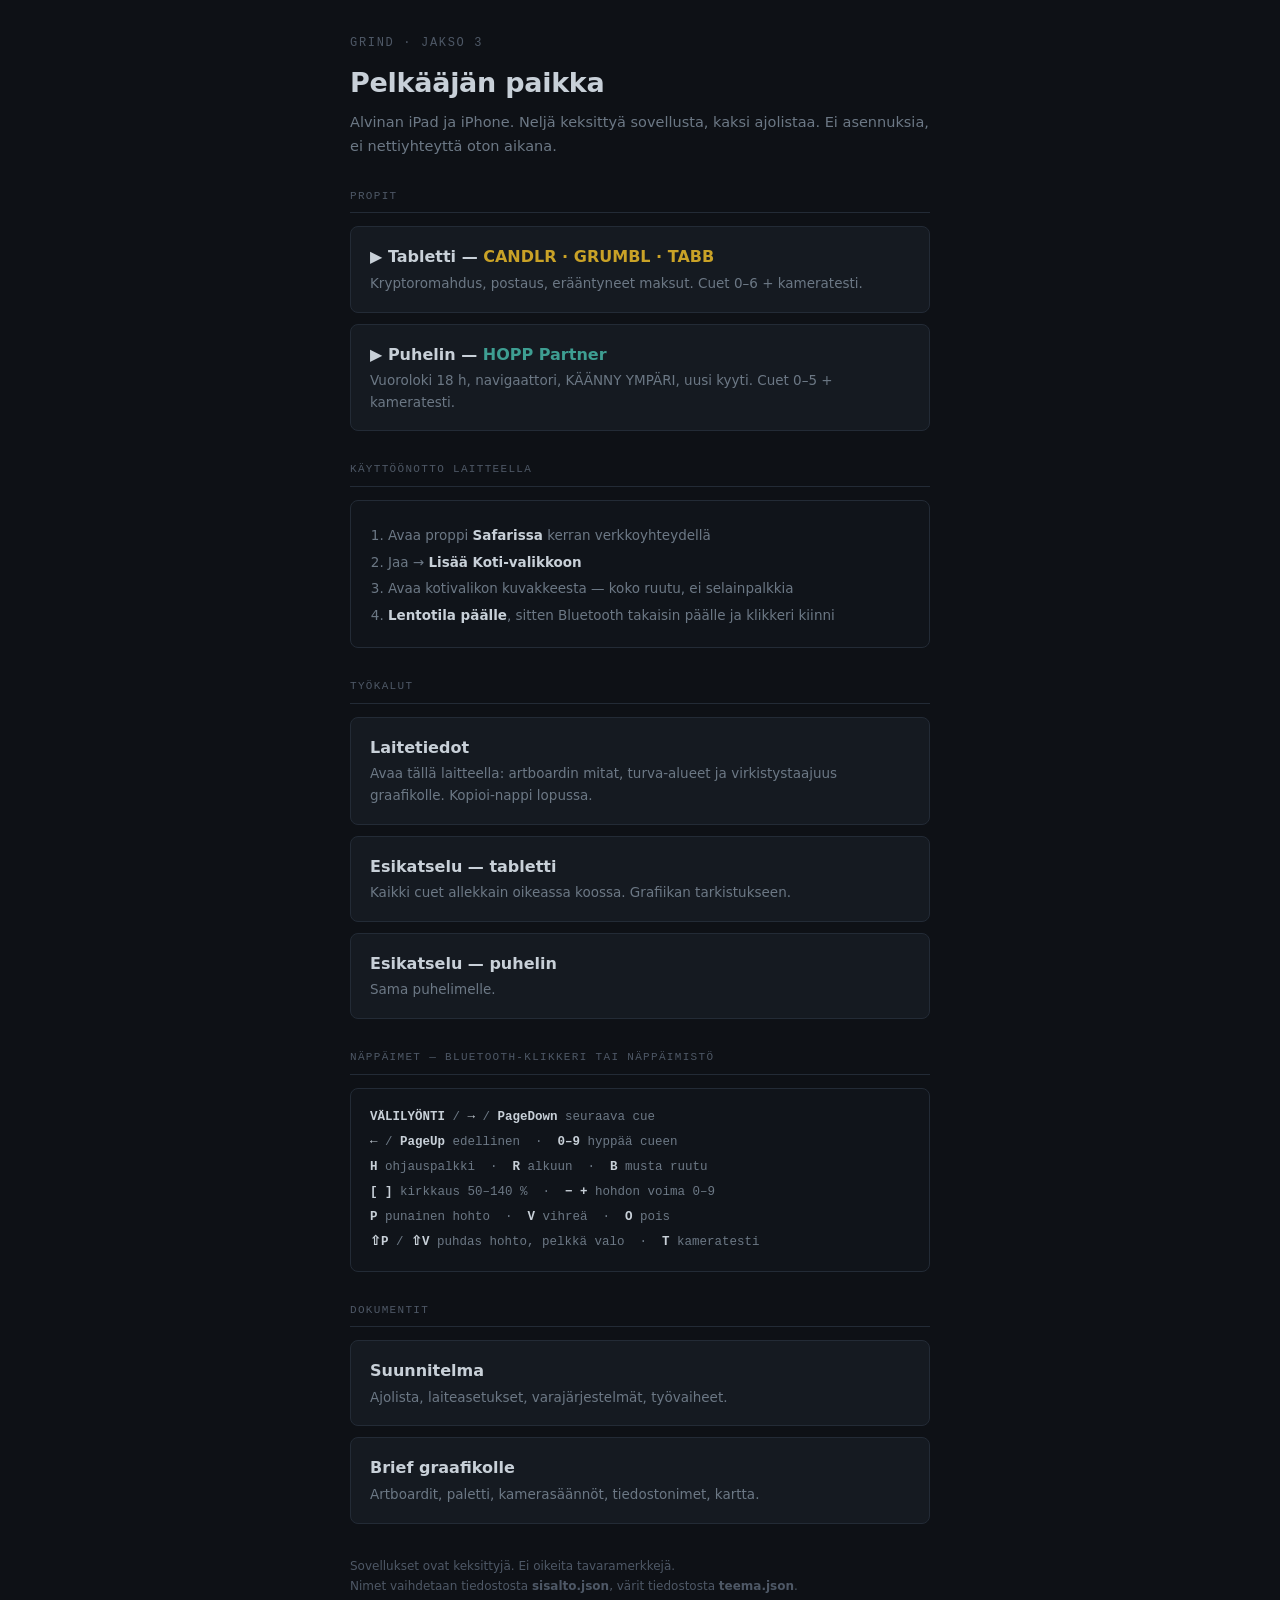
==== index.html @ 688aef8b "GRIND jakso 3: propin runko iPadille ja iPhonelle Cue-moottori, hohtokerros, offline-asennus ja lait" ====
<!DOCTYPE html>
<html lang="fi">
<head>
<meta charset="utf-8">
<meta name="viewport" content="width=device-width,initial-scale=1,viewport-fit=cover">
<meta name="robots" content="noindex,nofollow">
<meta name="theme-color" content="#0E1116">
<title>GRIND jakso 3 — Pelkääjän paikka</title>
<style>
  *{box-sizing:border-box;margin:0;padding:0}
  body{background:#0E1116;color:#C8D0D8;min-height:100vh;
       font-family:"IBM Plex Sans",-apple-system,system-ui,sans-serif;
       display:grid;place-items:start center;line-height:1.6;
       padding:calc(env(safe-area-inset-top) + 34px) 22px calc(env(safe-area-inset-bottom) + 60px)}
  main{max-width:580px;width:100%}
  .yla{font-family:"IBM Plex Mono",ui-monospace,monospace;font-size:12px;
       letter-spacing:.14em;color:#4E5866;text-transform:uppercase;margin-bottom:8px}
  h1{font-size:27px;font-weight:600;letter-spacing:-.01em;margin-bottom:7px}
  .sub{color:#6C7885;font-size:14.5px;margin-bottom:30px}
  h2{font-family:"IBM Plex Mono",ui-monospace,monospace;font-size:11px;font-weight:400;
     letter-spacing:.12em;text-transform:uppercase;color:#4E5866;
     border-bottom:1px solid #232B36;padding-bottom:7px;margin:30px 0 13px}
  a.kortti{display:block;text-decoration:none;color:inherit;background:#151A21;
           border:1px solid #232B36;border-radius:8px;padding:17px 19px;margin-bottom:11px}
  a.kortti:hover{border-color:#3D4757;background:#1A2029}
  a.kortti b{display:block;font-size:16px;margin-bottom:3px}
  a.kortti span{color:#6C7885;font-size:13.5px;display:block}
  a.kortti em{font-style:normal;color:#C9A227}
  a.kortti.hopp em{color:#3E9E92}
  .ohje{background:#10141A;border:1px solid #232B36;border-radius:8px;
        padding:16px 19px;font-size:13.5px;color:#6C7885;margin-bottom:11px}
  .ohje b{color:#C8D0D8;font-weight:600}
  .ohje ol{margin:8px 0 0 18px}
  .ohje li{margin-bottom:5px}
  .nappaimet{background:#10141A;border:1px solid #232B36;border-radius:8px;padding:16px 19px;
             font-family:"IBM Plex Mono",ui-monospace,monospace;font-size:12.5px;
             color:#6C7885;line-height:2}
  .nappaimet b{color:#C8D0D8;font-weight:600}
  footer{margin-top:32px;color:#4E5866;font-size:12px;line-height:1.7}
</style>
</head>
<body>
<main>
  <div class="yla">GRIND · jakso 3</div>
  <h1>Pelkääjän paikka</h1>
  <div class="sub">Alvinan iPad ja iPhone. Neljä keksittyä sovellusta, kaksi ajolistaa.
    Ei asennuksia, ei nettiyhteyttä oton aikana.</div>

  <h2>Propit</h2>

  <a class="kortti" href="proppi_tabletti.html">
    <b>▶ Tabletti — <em>CANDLR · GRUMBL · TABB</em></b>
    <span>Kryptoromahdus, postaus, erääntyneet maksut. Cuet 0–6 + kameratesti.</span>
  </a>

  <a class="kortti hopp" href="proppi_puhelin.html">
    <b>▶ Puhelin — <em>HOPP Partner</em></b>
    <span>Vuoroloki 18 h, navigaattori, KÄÄNNY YMPÄRI, uusi kyyti. Cuet 0–5 + kameratesti.</span>
  </a>

  <h2>Käyttöönotto laitteella</h2>
  <div class="ohje">
    <ol>
      <li>Avaa proppi <b>Safarissa</b> kerran verkkoyhteydellä</li>
      <li>Jaa → <b>Lisää Koti-valikkoon</b></li>
      <li>Avaa kotivalikon kuvakkeesta — koko ruutu, ei selainpalkkia</li>
      <li><b>Lentotila päälle</b>, sitten Bluetooth takaisin päälle ja klikkeri kiinni</li>
    </ol>
  </div>

  <h2>Työkalut</h2>

  <a class="kortti" href="laitetiedot.html">
    <b>Laitetiedot</b>
    <span>Avaa tällä laitteella: artboardin mitat, turva-alueet ja virkistystaajuus
      graafikolle. Kopioi-nappi lopussa.</span>
  </a>

  <a class="kortti" href="proppi_tabletti.html?esikatselu">
    <b>Esikatselu — tabletti</b>
    <span>Kaikki cuet allekkain oikeassa koossa. Grafiikan tarkistukseen.</span>
  </a>

  <a class="kortti" href="proppi_puhelin.html?esikatselu">
    <b>Esikatselu — puhelin</b>
    <span>Sama puhelimelle.</span>
  </a>

  <h2>Näppäimet — Bluetooth-klikkeri tai näppäimistö</h2>
  <div class="nappaimet">
    <b>VÄLILYÖNTI</b> / <b>→</b> / <b>PageDown</b> seuraava cue<br>
    <b>←</b> / <b>PageUp</b> edellinen &nbsp;·&nbsp; <b>0–9</b> hyppää cueen<br>
    <b>H</b> ohjauspalkki &nbsp;·&nbsp; <b>R</b> alkuun &nbsp;·&nbsp; <b>B</b> musta ruutu<br>
    <b>[ ]</b> kirkkaus 50–140 % &nbsp;·&nbsp; <b>− +</b> hohdon voima 0–9<br>
    <b>P</b> punainen hohto &nbsp;·&nbsp; <b>V</b> vihreä &nbsp;·&nbsp; <b>O</b> pois<br>
    <b>⇧P</b> / <b>⇧V</b> puhdas hohto, pelkkä valo &nbsp;·&nbsp; <b>T</b> kameratesti
  </div>

  <h2>Dokumentit</h2>

  <a class="kortti" href="SUUNNITELMA.md">
    <b>Suunnitelma</b>
    <span>Ajolista, laiteasetukset, varajärjestelmät, työvaiheet.</span>
  </a>

  <a class="kortti" href="BRIEF_GRAAFIKKO.md">
    <b>Brief graafikolle</b>
    <span>Artboardit, paletti, kamerasäännöt, tiedostonimet, kartta.</span>
  </a>

  <footer>
    Sovellukset ovat keksittyjä. Ei oikeita tavaramerkkejä.<br>
    Nimet vaihdetaan tiedostosta <b>sisalto.json</b>, värit tiedostosta <b>teema.json</b>.
  </footer>
</main>
</body>
</html>
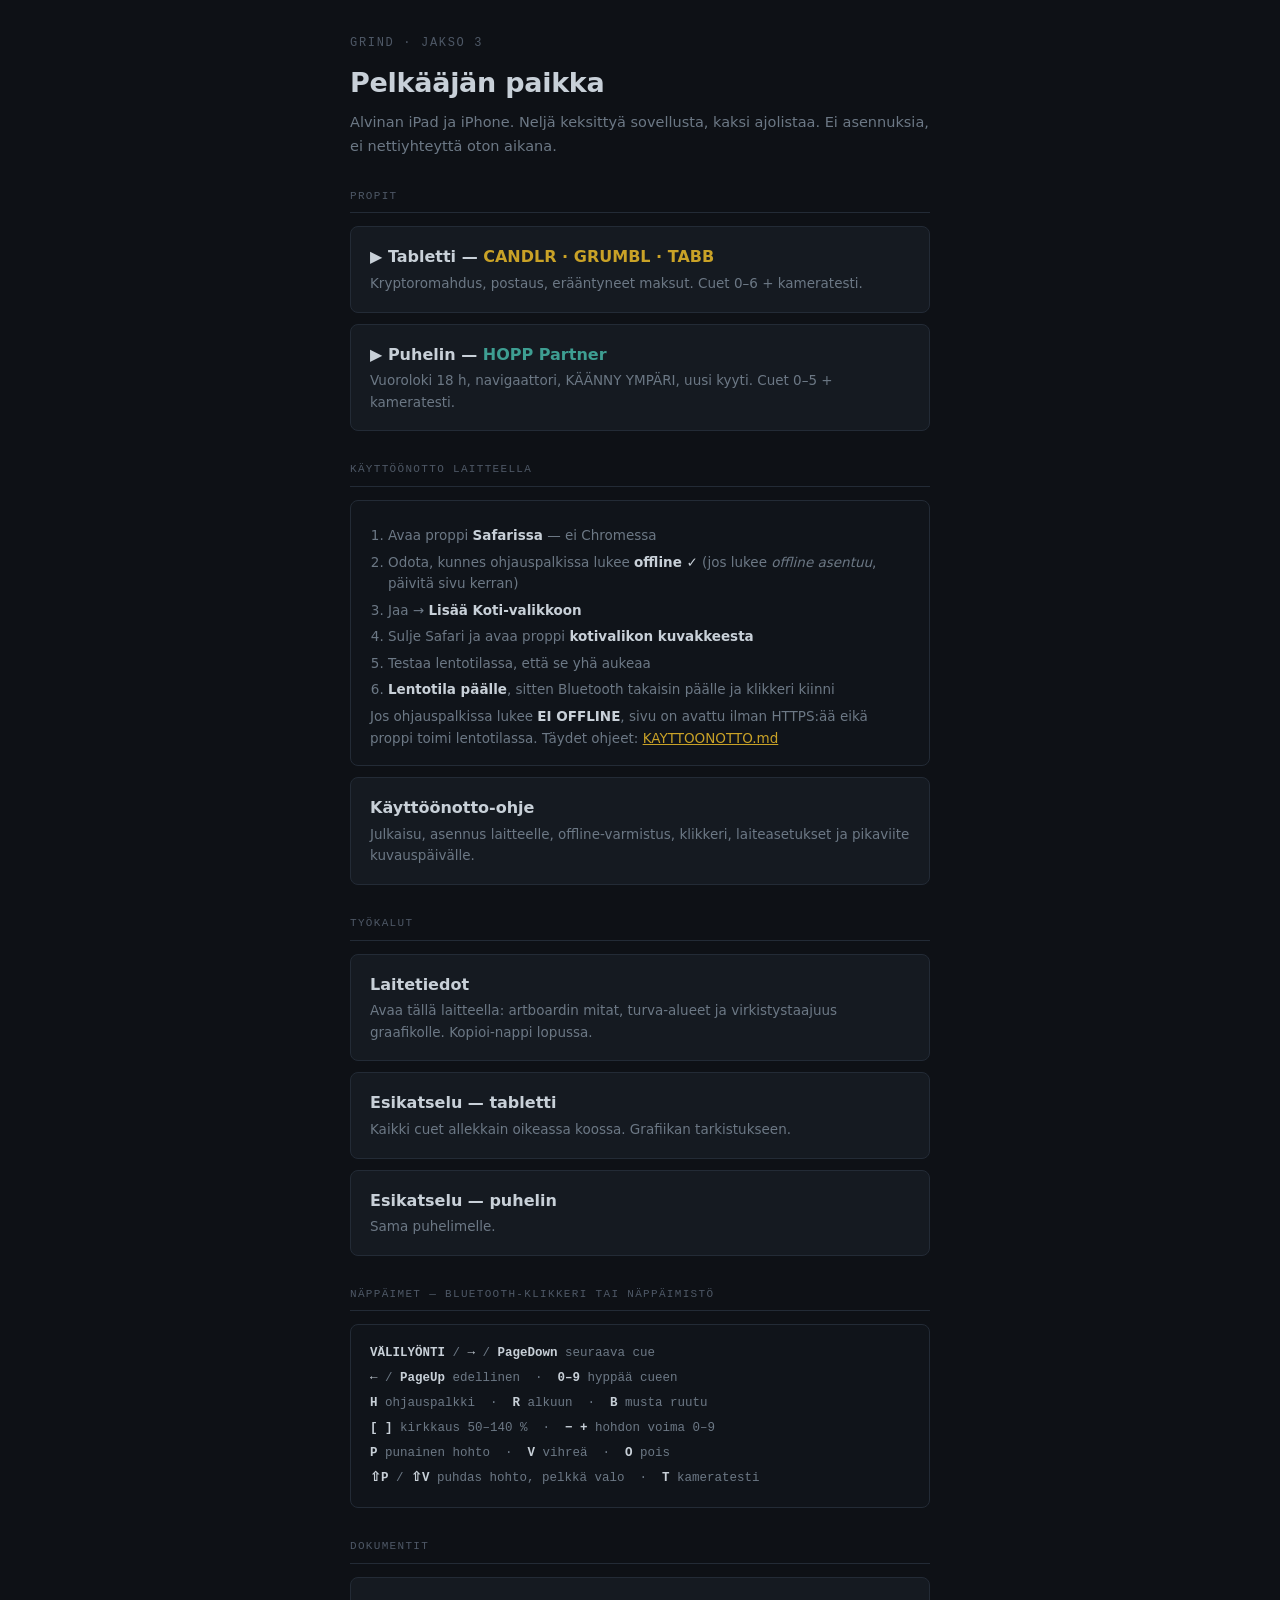
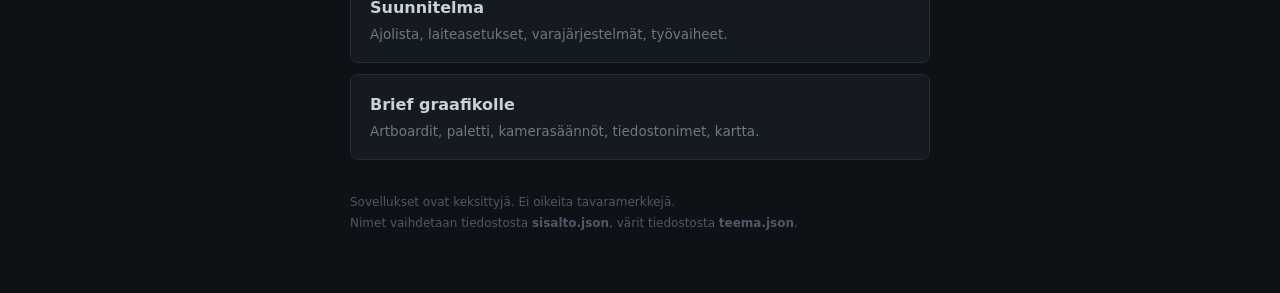
==== commit 169a1b1d: "Näkyvä offline-tila ja käyttöönotto-ohje Offline-tuki vaatii HTTPS:n tai localhostin. Läppärin http:" ====
--- a/index.html
+++ b/index.html
@@ -61,12 +61,24 @@
   <h2>Käyttöönotto laitteella</h2>
   <div class="ohje">
     <ol>
-      <li>Avaa proppi <b>Safarissa</b> kerran verkkoyhteydellä</li>
+      <li>Avaa proppi <b>Safarissa</b> — ei Chromessa</li>
+      <li>Odota, kunnes ohjauspalkissa lukee <b>offline ✓</b>
+        (jos lukee <i>offline asentuu</i>, päivitä sivu kerran)</li>
       <li>Jaa → <b>Lisää Koti-valikkoon</b></li>
-      <li>Avaa kotivalikon kuvakkeesta — koko ruutu, ei selainpalkkia</li>
+      <li>Sulje Safari ja avaa proppi <b>kotivalikon kuvakkeesta</b></li>
+      <li>Testaa lentotilassa, että se yhä aukeaa</li>
       <li><b>Lentotila päälle</b>, sitten Bluetooth takaisin päälle ja klikkeri kiinni</li>
     </ol>
+    Jos ohjauspalkissa lukee <b>EI OFFLINE</b>, sivu on avattu ilman HTTPS:ää eikä
+    proppi toimi lentotilassa. Täydet ohjeet: <a href="KAYTTOONOTTO.md"
+    style="color:#C9A227">KAYTTOONOTTO.md</a>
   </div>
+
+  <a class="kortti" href="KAYTTOONOTTO.md">
+    <b>Käyttöönotto-ohje</b>
+    <span>Julkaisu, asennus laitteelle, offline-varmistus, klikkeri, laiteasetukset
+      ja pikaviite kuvauspäivälle.</span>
+  </a>
 
   <h2>Työkalut</h2>
 
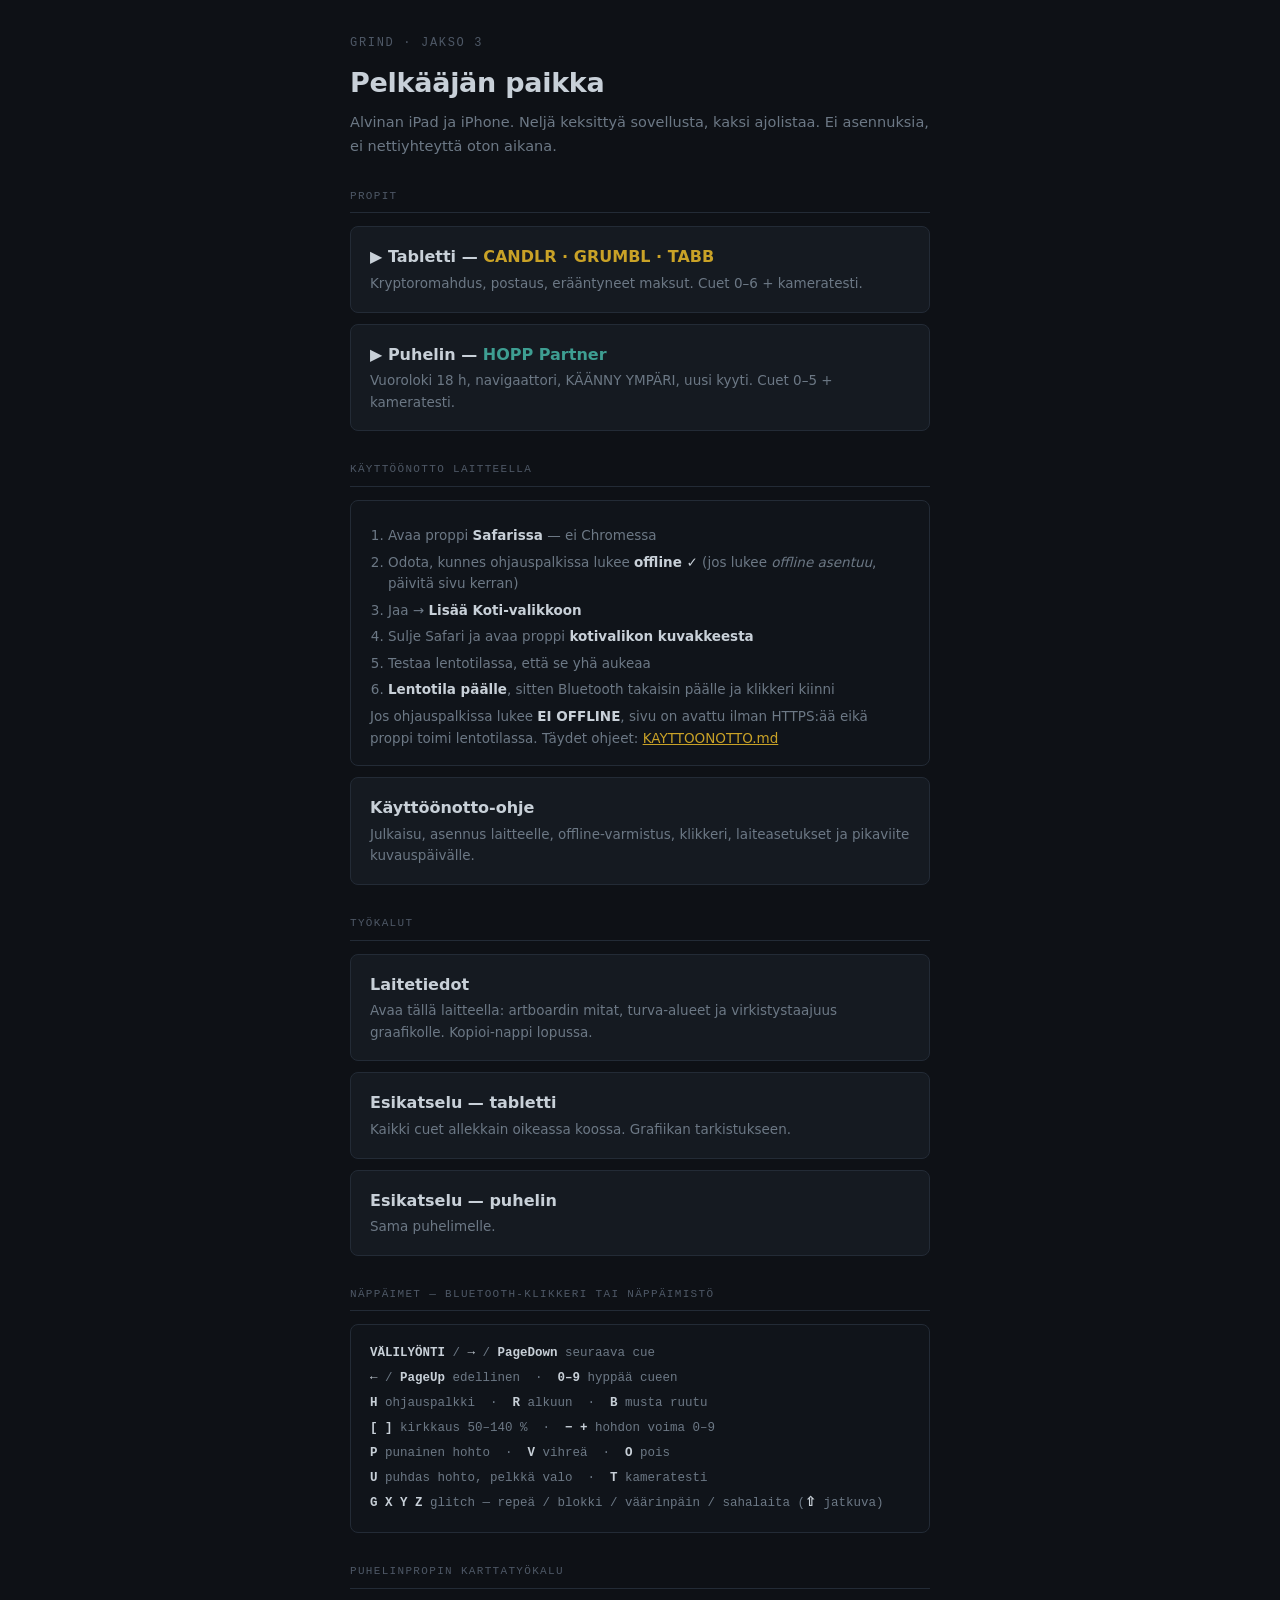
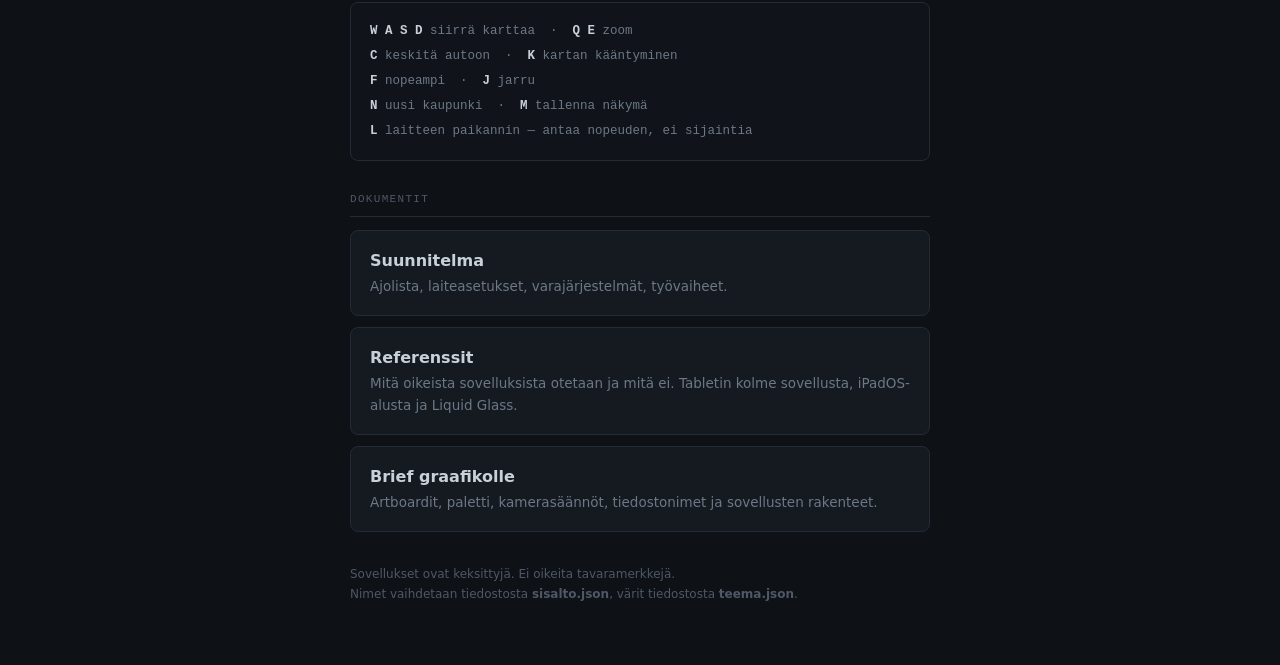
==== commit ff852321: "Referenssit tabletin sovelluksille oikeista ohjelmista Katsottu kryptopörssin julkinen kurssisivu 82" ====
--- a/index.html
+++ b/index.html
@@ -105,7 +105,17 @@
     <b>H</b> ohjauspalkki &nbsp;·&nbsp; <b>R</b> alkuun &nbsp;·&nbsp; <b>B</b> musta ruutu<br>
     <b>[ ]</b> kirkkaus 50–140 % &nbsp;·&nbsp; <b>− +</b> hohdon voima 0–9<br>
     <b>P</b> punainen hohto &nbsp;·&nbsp; <b>V</b> vihreä &nbsp;·&nbsp; <b>O</b> pois<br>
-    <b>⇧P</b> / <b>⇧V</b> puhdas hohto, pelkkä valo &nbsp;·&nbsp; <b>T</b> kameratesti
+    <b>U</b> puhdas hohto, pelkkä valo &nbsp;·&nbsp; <b>T</b> kameratesti<br>
+    <b>G X Y Z</b> glitch — repeä / blokki / väärinpäin / sahalaita (<b>⇧</b> jatkuva)
+  </div>
+
+  <h2>Puhelinpropin karttatyökalu</h2>
+  <div class="nappaimet">
+    <b>W A S D</b> siirrä karttaa &nbsp;·&nbsp; <b>Q E</b> zoom<br>
+    <b>C</b> keskitä autoon &nbsp;·&nbsp; <b>K</b> kartan kääntyminen<br>
+    <b>F</b> nopeampi &nbsp;·&nbsp; <b>J</b> jarru<br>
+    <b>N</b> uusi kaupunki &nbsp;·&nbsp; <b>M</b> tallenna näkymä<br>
+    <b>L</b> laitteen paikannin — antaa nopeuden, ei sijaintia
   </div>
 
   <h2>Dokumentit</h2>
@@ -115,9 +125,15 @@
     <span>Ajolista, laiteasetukset, varajärjestelmät, työvaiheet.</span>
   </a>
 
+  <a class="kortti" href="REFERENSSIT.md">
+    <b>Referenssit</b>
+    <span>Mitä oikeista sovelluksista otetaan ja mitä ei. Tabletin kolme sovellusta,
+      iPadOS-alusta ja Liquid Glass.</span>
+  </a>
+
   <a class="kortti" href="BRIEF_GRAAFIKKO.md">
     <b>Brief graafikolle</b>
-    <span>Artboardit, paletti, kamerasäännöt, tiedostonimet, kartta.</span>
+    <span>Artboardit, paletti, kamerasäännöt, tiedostonimet ja sovellusten rakenteet.</span>
   </a>
 
   <footer>
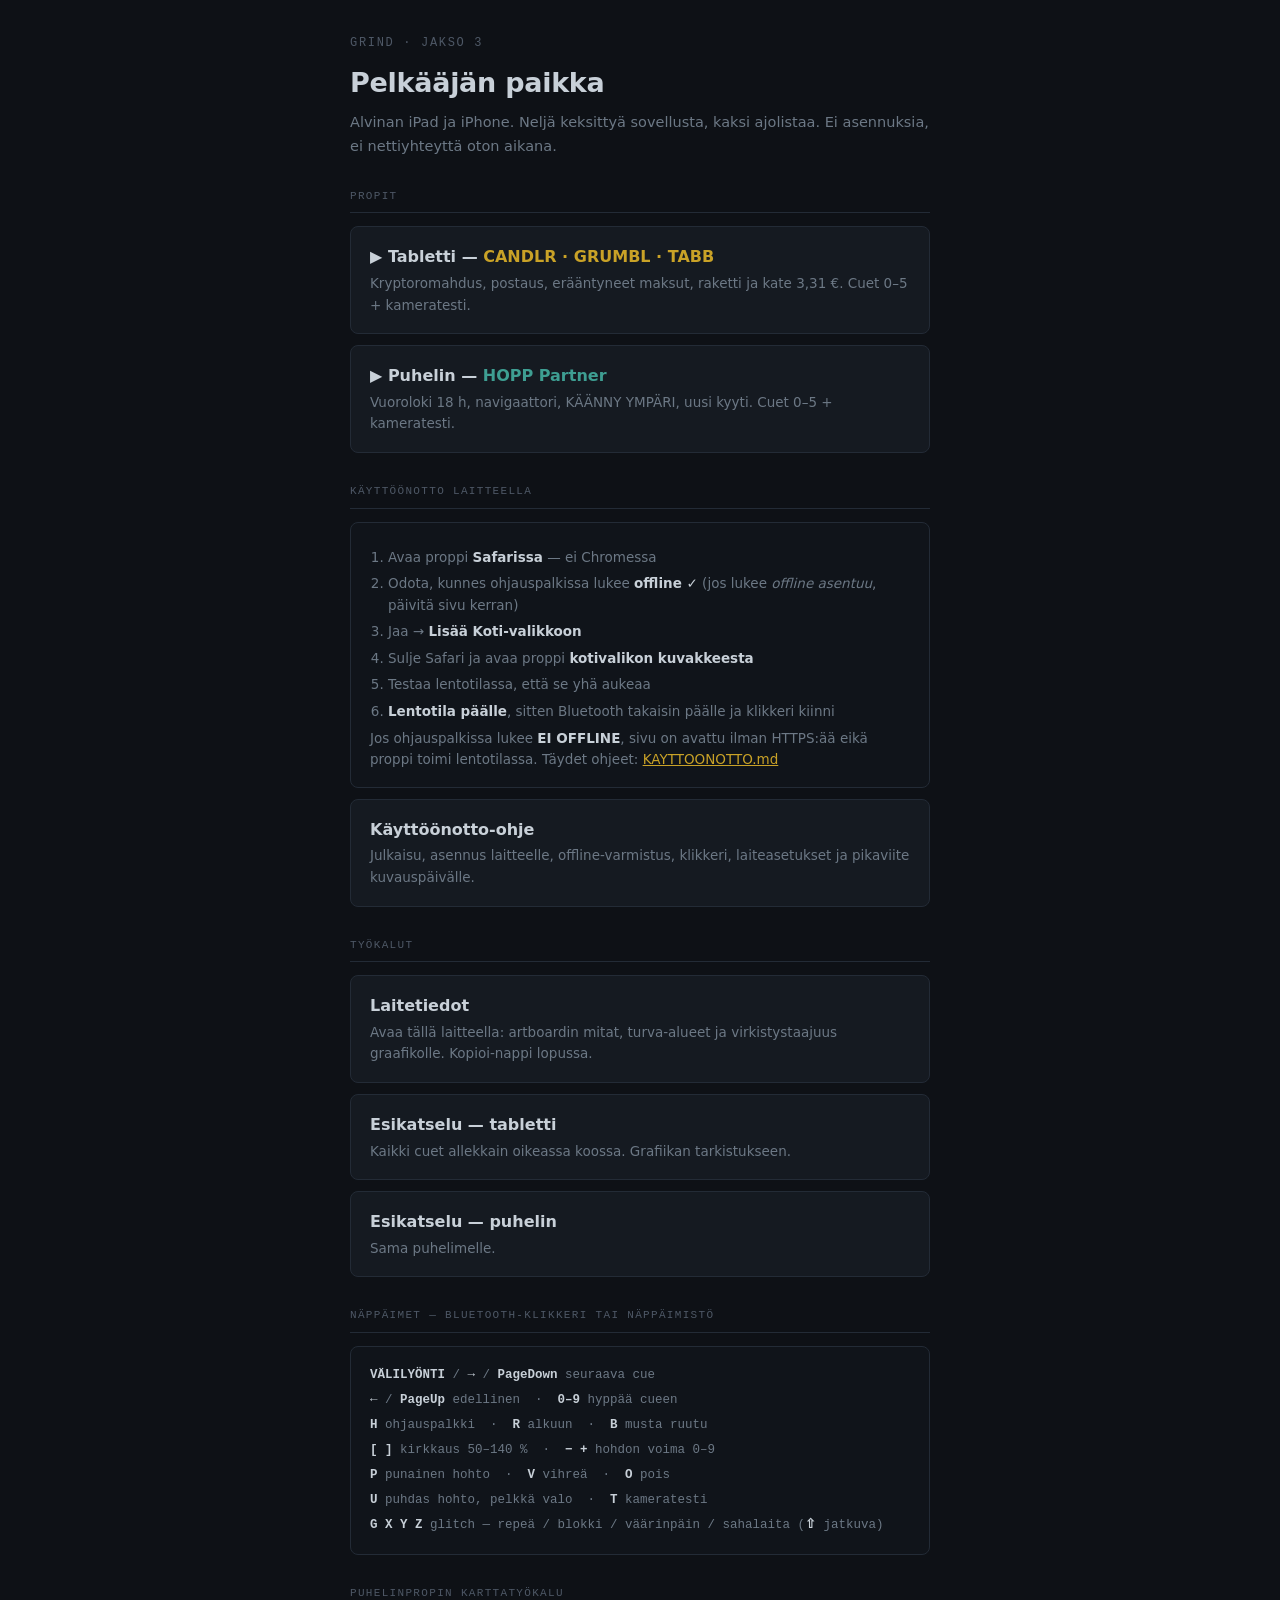
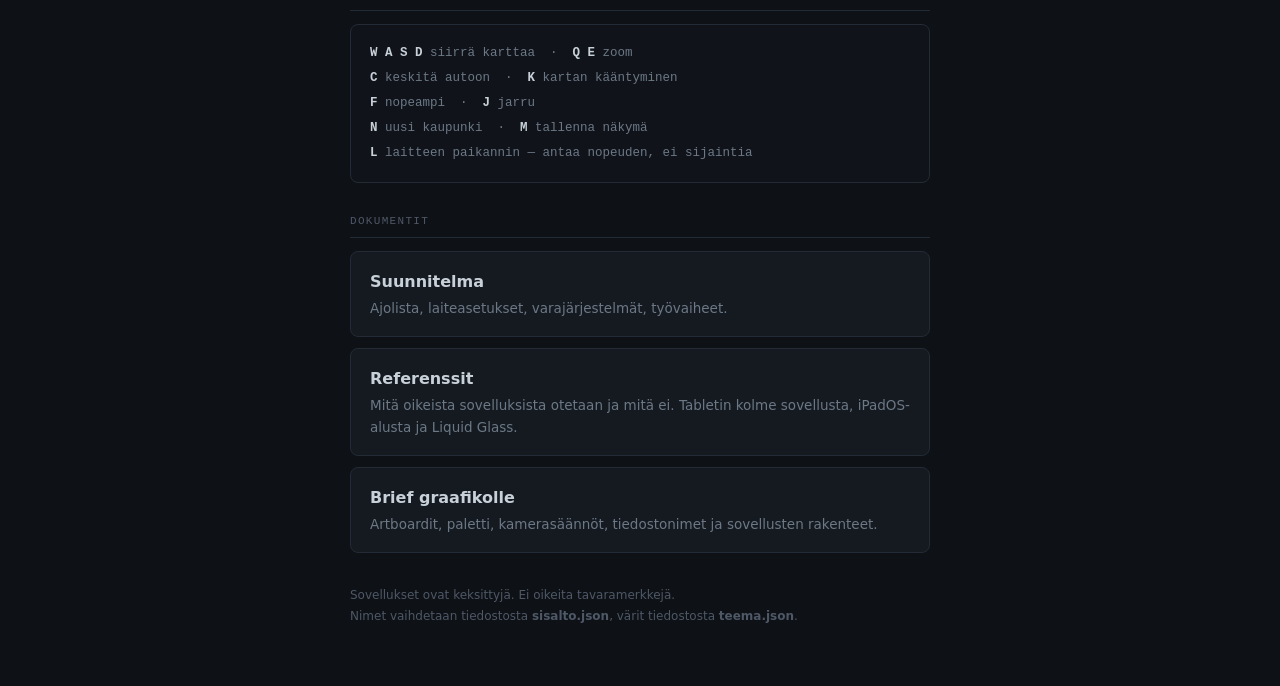
==== commit 56a6f81c: "Tabletilta lepotila pois, ilmoitukset vaimennettu otossa LEPOTILA poistettu tabletin ajolistasta ja " ====
--- a/index.html
+++ b/index.html
@@ -50,7 +50,7 @@
 
   <a class="kortti" href="proppi_tabletti.html">
     <b>▶ Tabletti — <em>CANDLR · GRUMBL · TABB</em></b>
-    <span>Kryptoromahdus, postaus, erääntyneet maksut. Cuet 0–6 + kameratesti.</span>
+    <span>Kryptoromahdus, postaus, erääntyneet maksut, raketti ja kate 3,31 €. Cuet 0–5 + kameratesti.</span>
   </a>
 
   <a class="kortti hopp" href="proppi_puhelin.html">
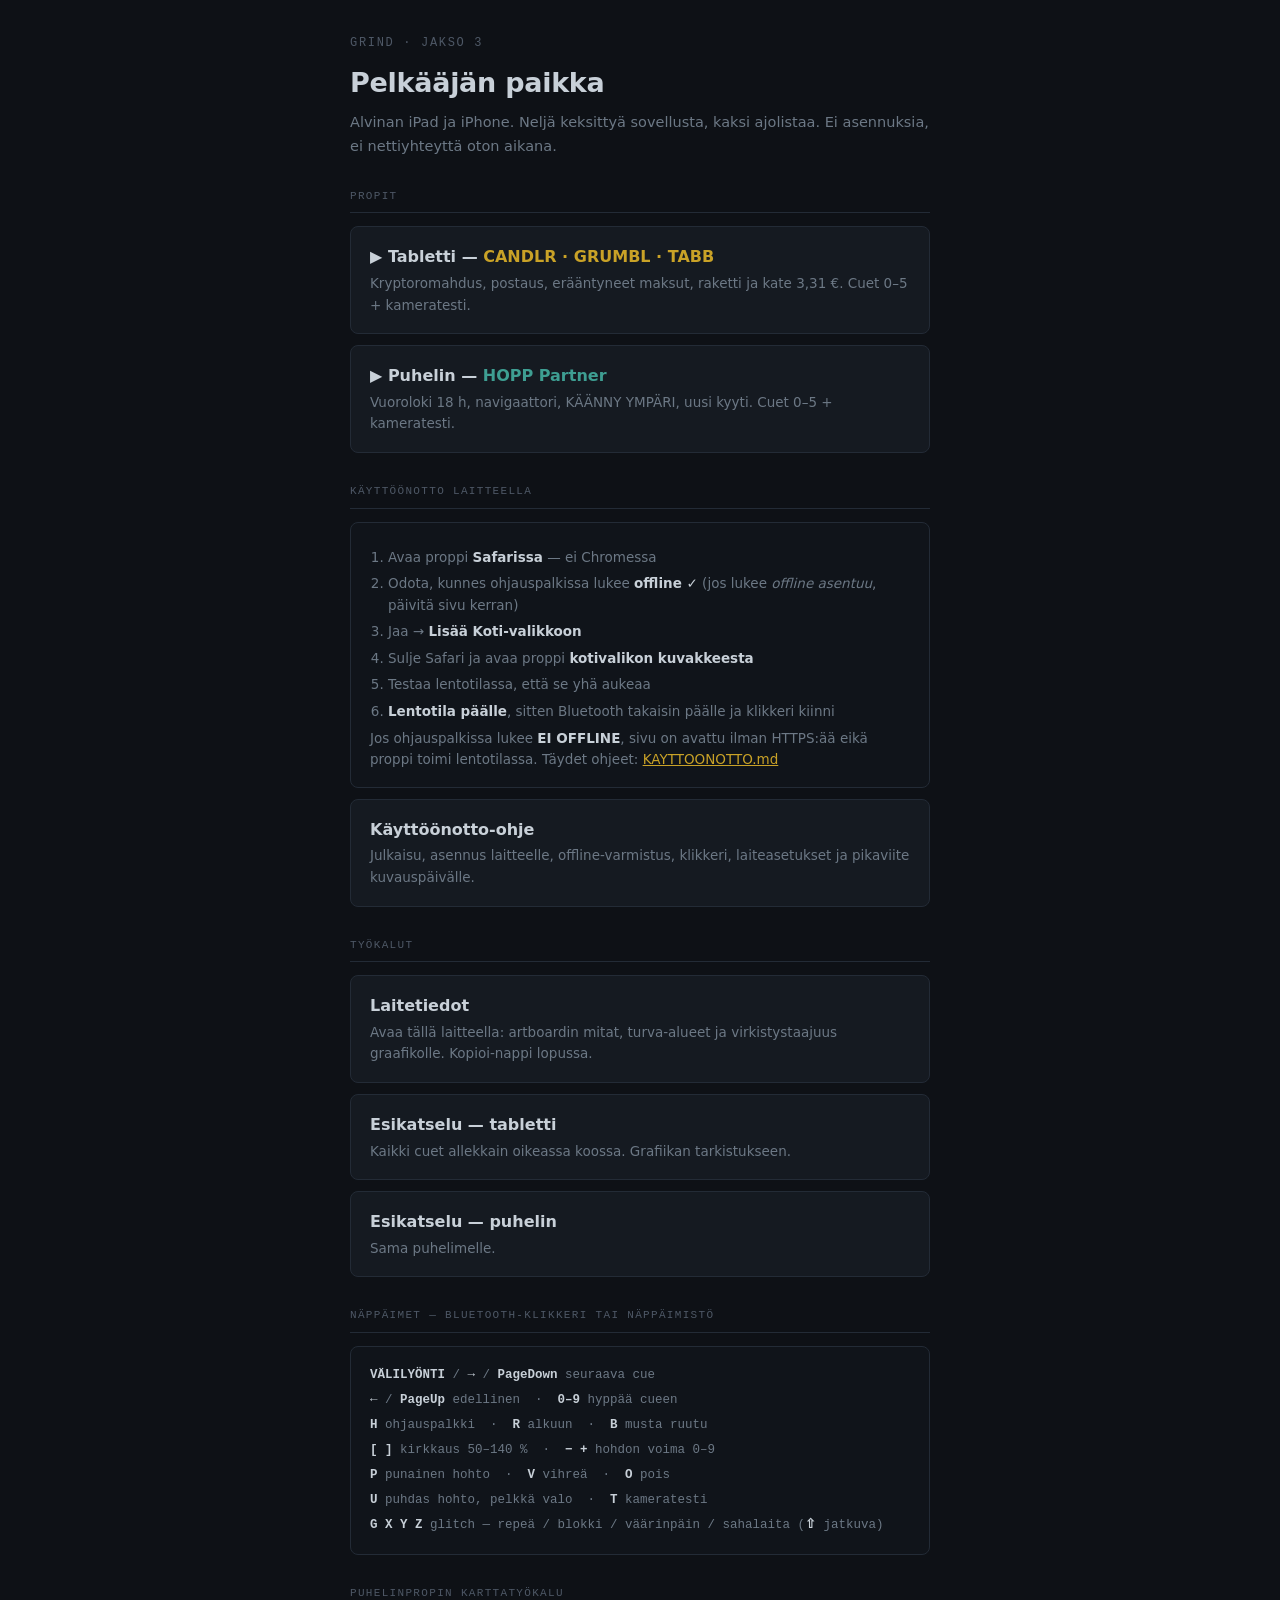
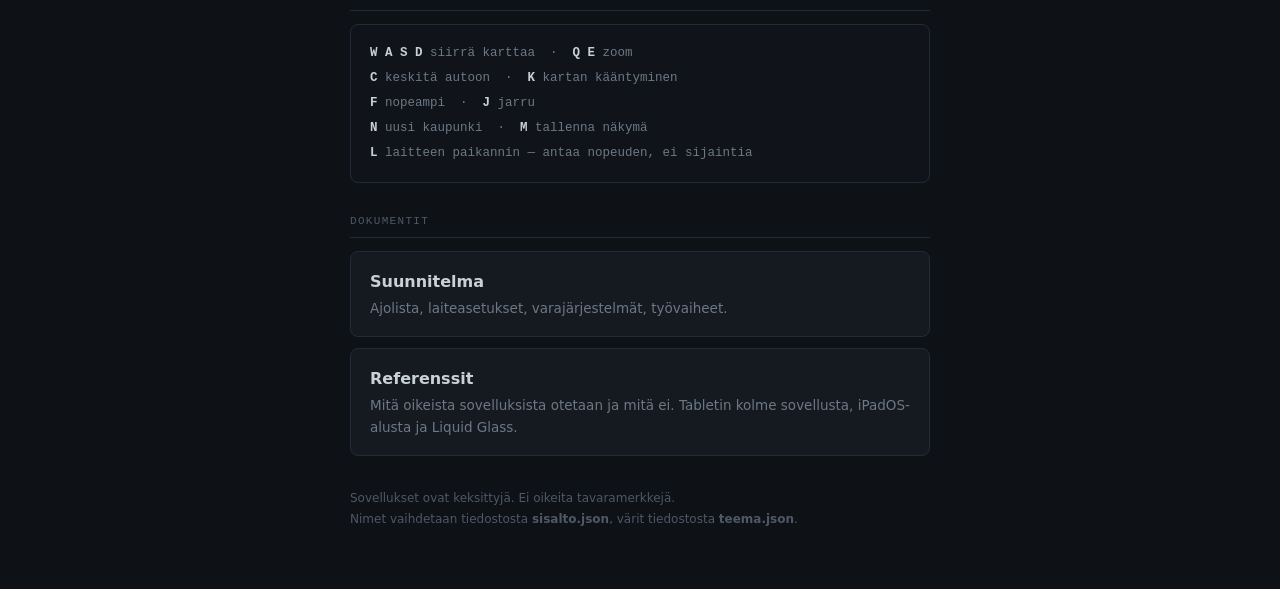
==== commit 45d2f2b6: "Poista graafikon brief, korjaa service workerin virhekäsittely BRIEF_GRAAFIKKO.md poistettu ja kaikk" ====
--- a/index.html
+++ b/index.html
@@ -131,11 +131,6 @@
       iPadOS-alusta ja Liquid Glass.</span>
   </a>
 
-  <a class="kortti" href="BRIEF_GRAAFIKKO.md">
-    <b>Brief graafikolle</b>
-    <span>Artboardit, paletti, kamerasäännöt, tiedostonimet ja sovellusten rakenteet.</span>
-  </a>
-
   <footer>
     Sovellukset ovat keksittyjä. Ei oikeita tavaramerkkejä.<br>
     Nimet vaihdetaan tiedostosta <b>sisalto.json</b>, värit tiedostosta <b>teema.json</b>.
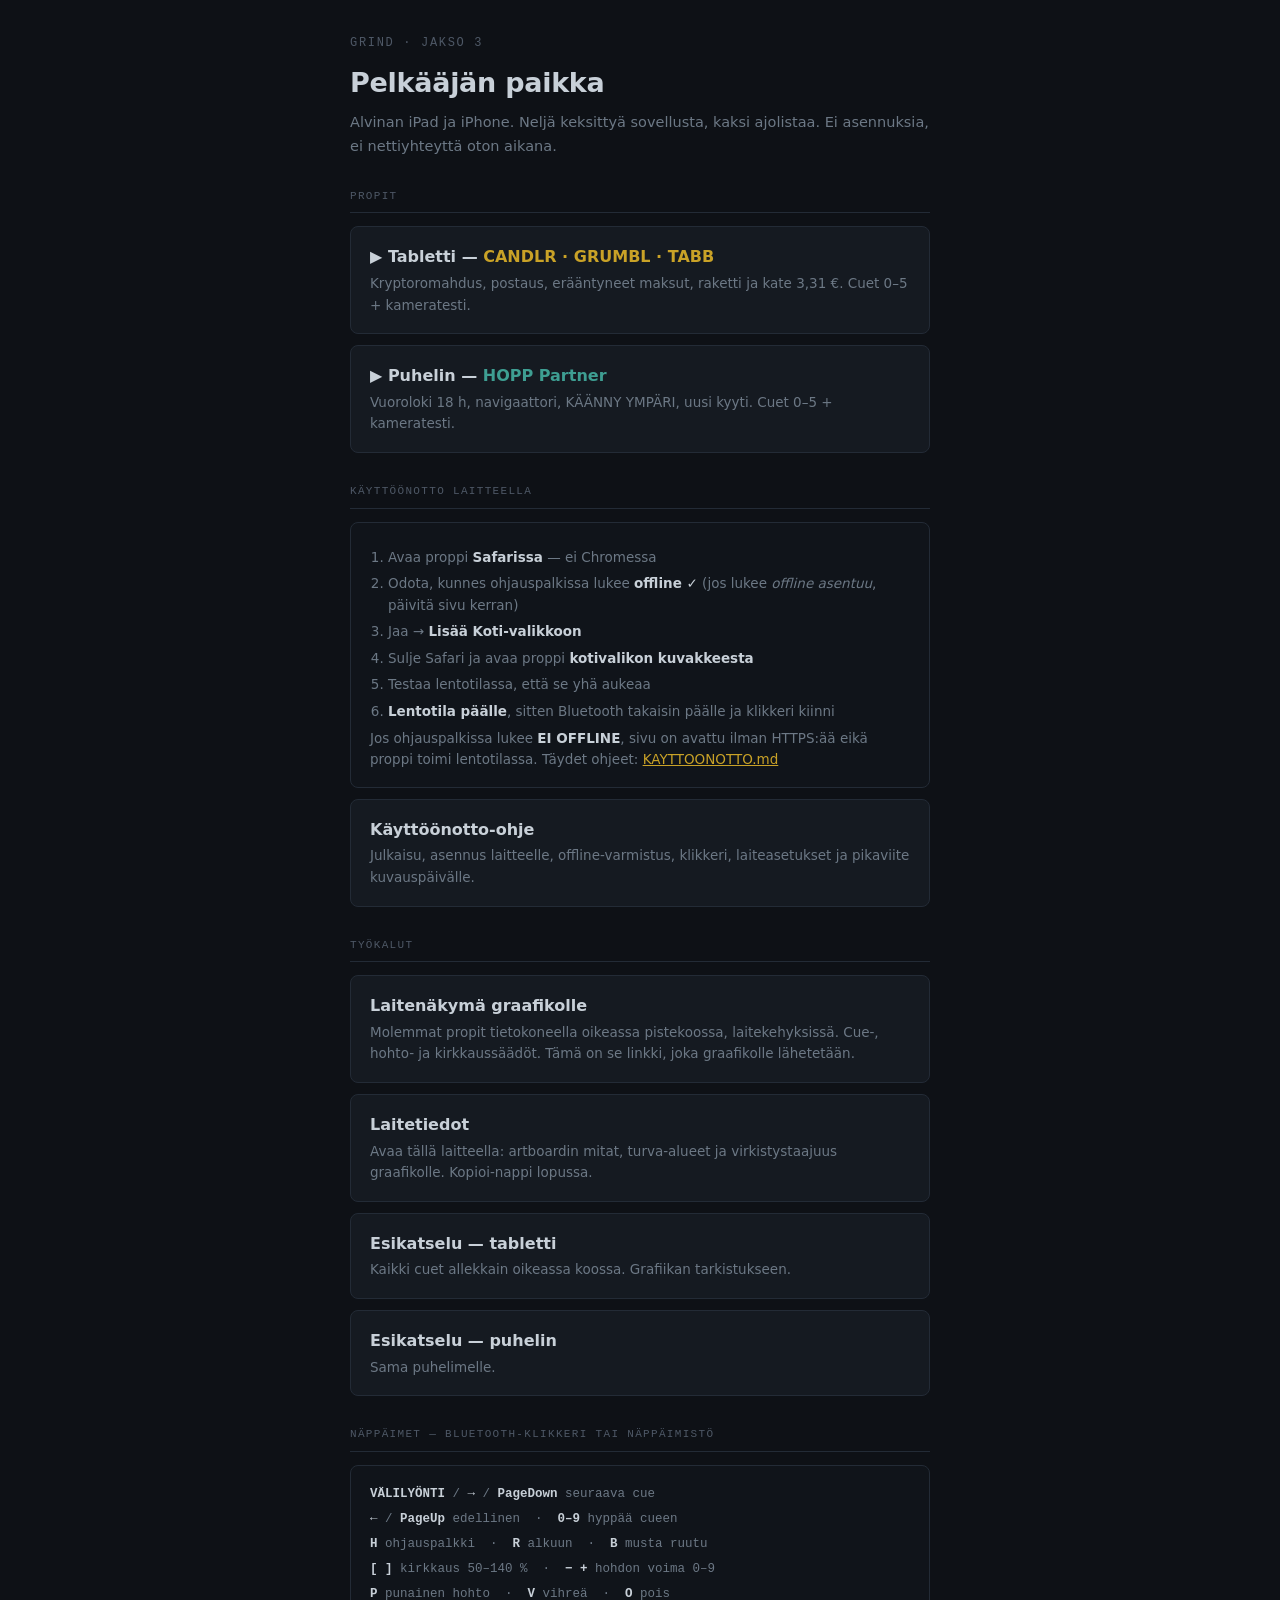
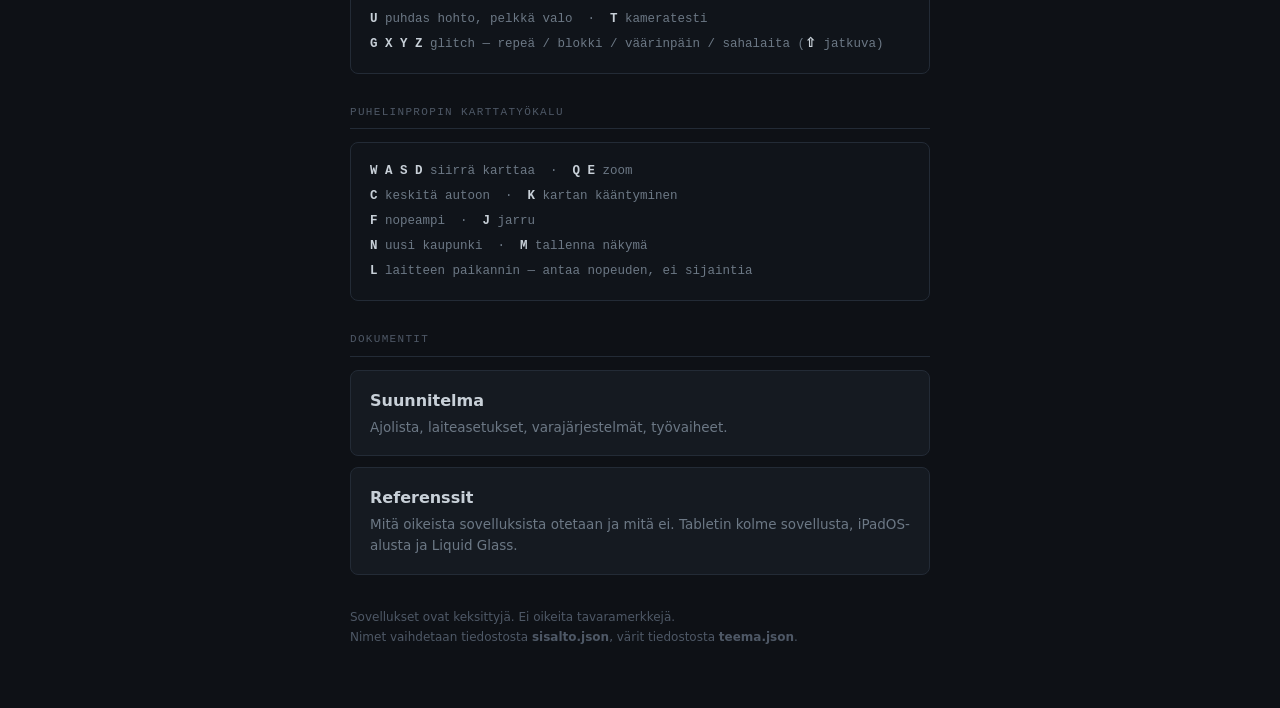
==== commit 24e0bf61: "Laitenäkymä graafikolle graafikko.html: molemmat propit tietokoneella oikeassa pistekoossa laitekehy" ====
--- a/index.html
+++ b/index.html
@@ -82,6 +82,12 @@
 
   <h2>Työkalut</h2>
 
+  <a class="kortti" href="graafikko.html">
+    <b>Laitenäkymä graafikolle</b>
+    <span>Molemmat propit tietokoneella oikeassa pistekoossa, laitekehyksissä.
+      Cue-, hohto- ja kirkkaussäädöt. Tämä on se linkki, joka graafikolle lähetetään.</span>
+  </a>
+
   <a class="kortti" href="laitetiedot.html">
     <b>Laitetiedot</b>
     <span>Avaa tällä laitteella: artboardin mitat, turva-alueet ja virkistystaajuus
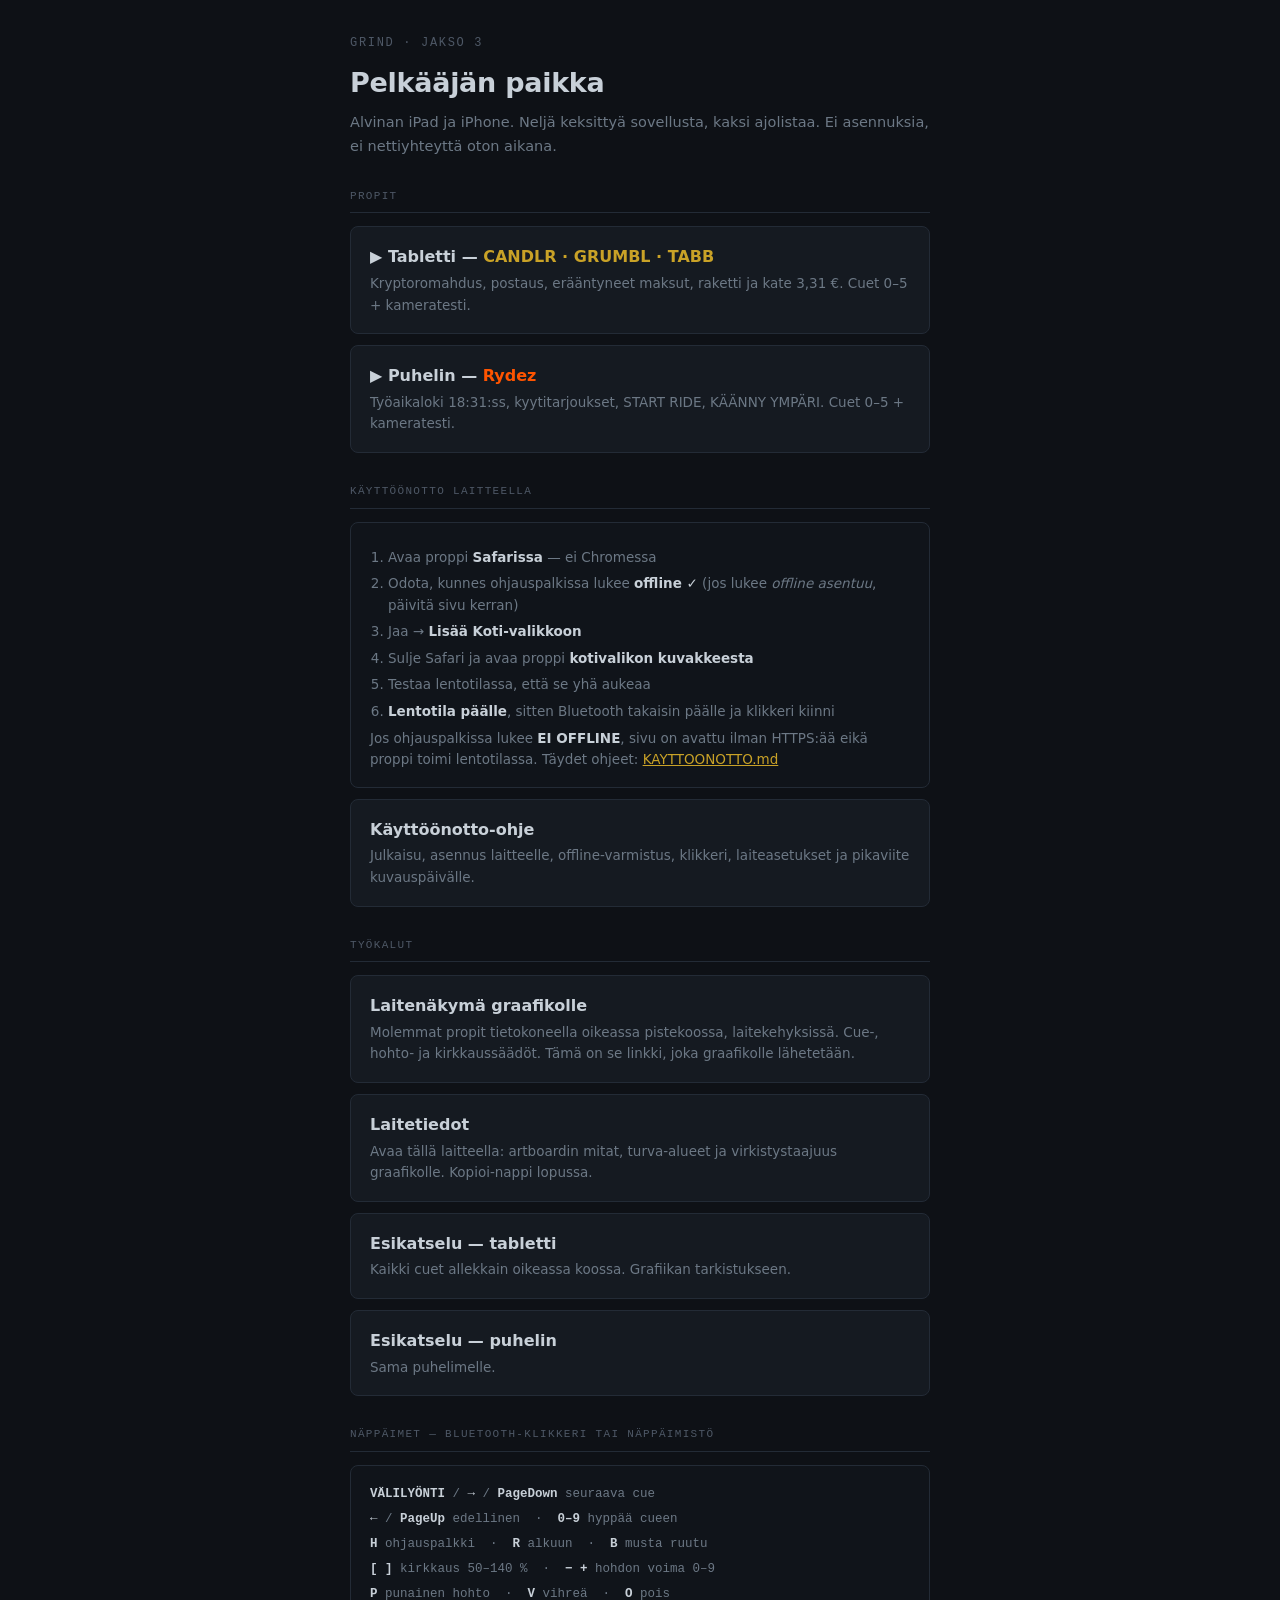
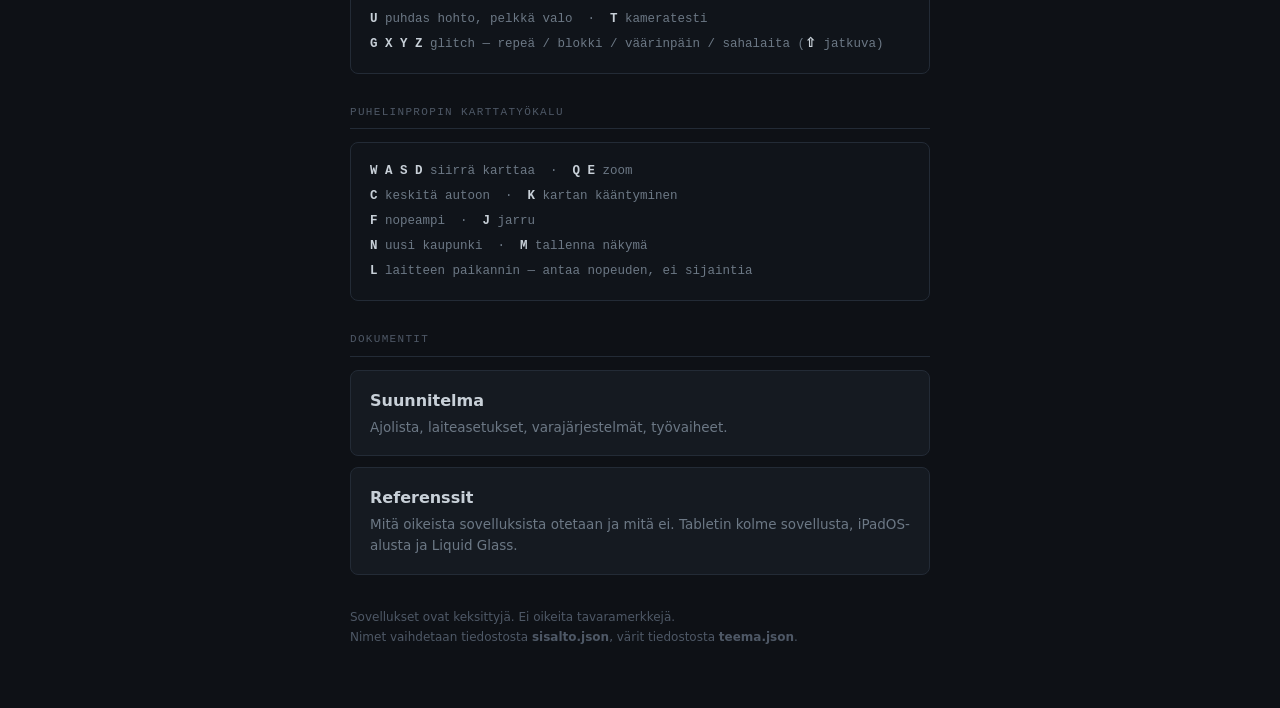
==== commit 05708370: "Rydez: graafikon ilme ja purun kohdat 5, 6 ja 6b puhelimeen Graafikolta tuli liikevideo (Rydez-app-m" ====
--- a/index.html
+++ b/index.html
@@ -26,7 +26,7 @@
   a.kortti b{display:block;font-size:16px;margin-bottom:3px}
   a.kortti span{color:#6C7885;font-size:13.5px;display:block}
   a.kortti em{font-style:normal;color:#C9A227}
-  a.kortti.hopp em{color:#3E9E92}
+  a.kortti.hopp em{color:#FF5400}
   .ohje{background:#10141A;border:1px solid #232B36;border-radius:8px;
         padding:16px 19px;font-size:13.5px;color:#6C7885;margin-bottom:11px}
   .ohje b{color:#C8D0D8;font-weight:600}
@@ -54,8 +54,8 @@
   </a>
 
   <a class="kortti hopp" href="proppi_puhelin.html">
-    <b>▶ Puhelin — <em>HOPP Partner</em></b>
-    <span>Vuoroloki 18 h, navigaattori, KÄÄNNY YMPÄRI, uusi kyyti. Cuet 0–5 + kameratesti.</span>
+    <b>▶ Puhelin — <em>Rydez</em></b>
+    <span>Työaikaloki 18:31:ss, kyytitarjoukset, START RIDE, KÄÄNNY YMPÄRI. Cuet 0–5 + kameratesti.</span>
   </a>
 
   <h2>Käyttöönotto laitteella</h2>
